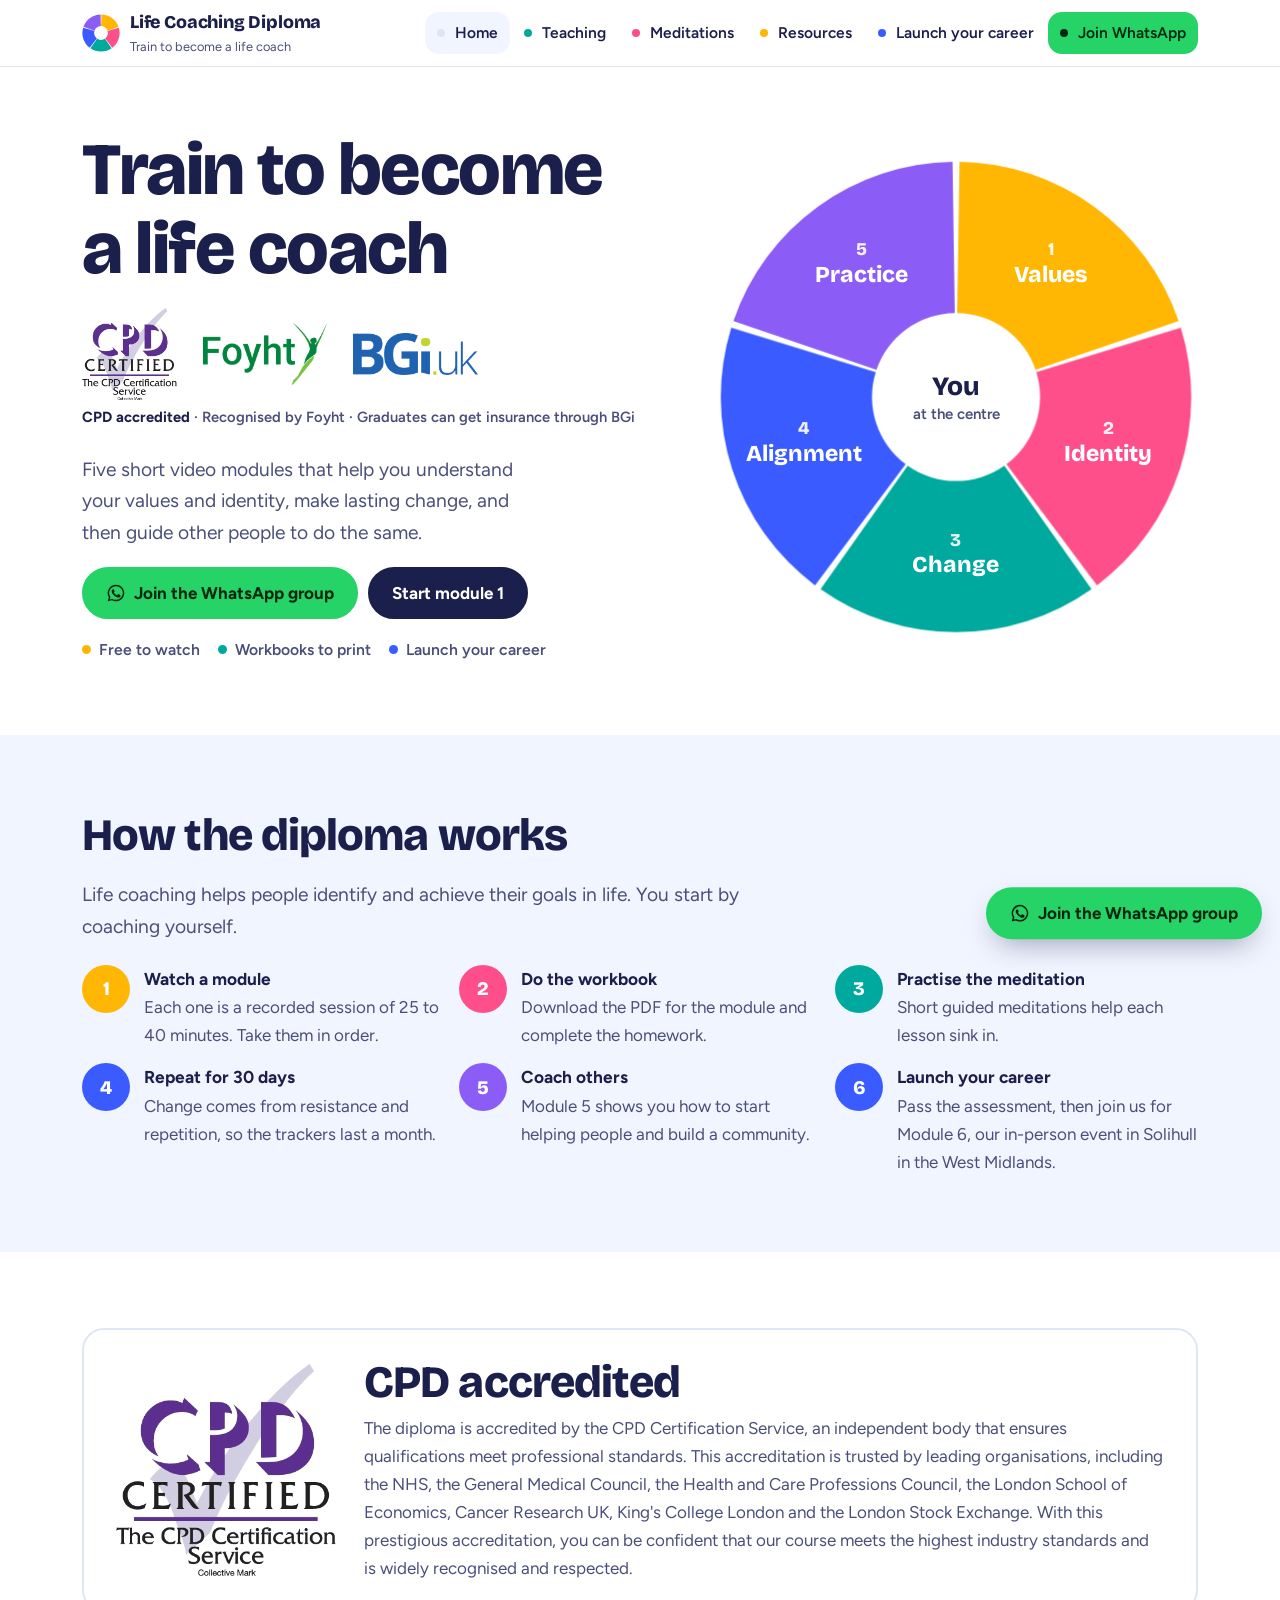
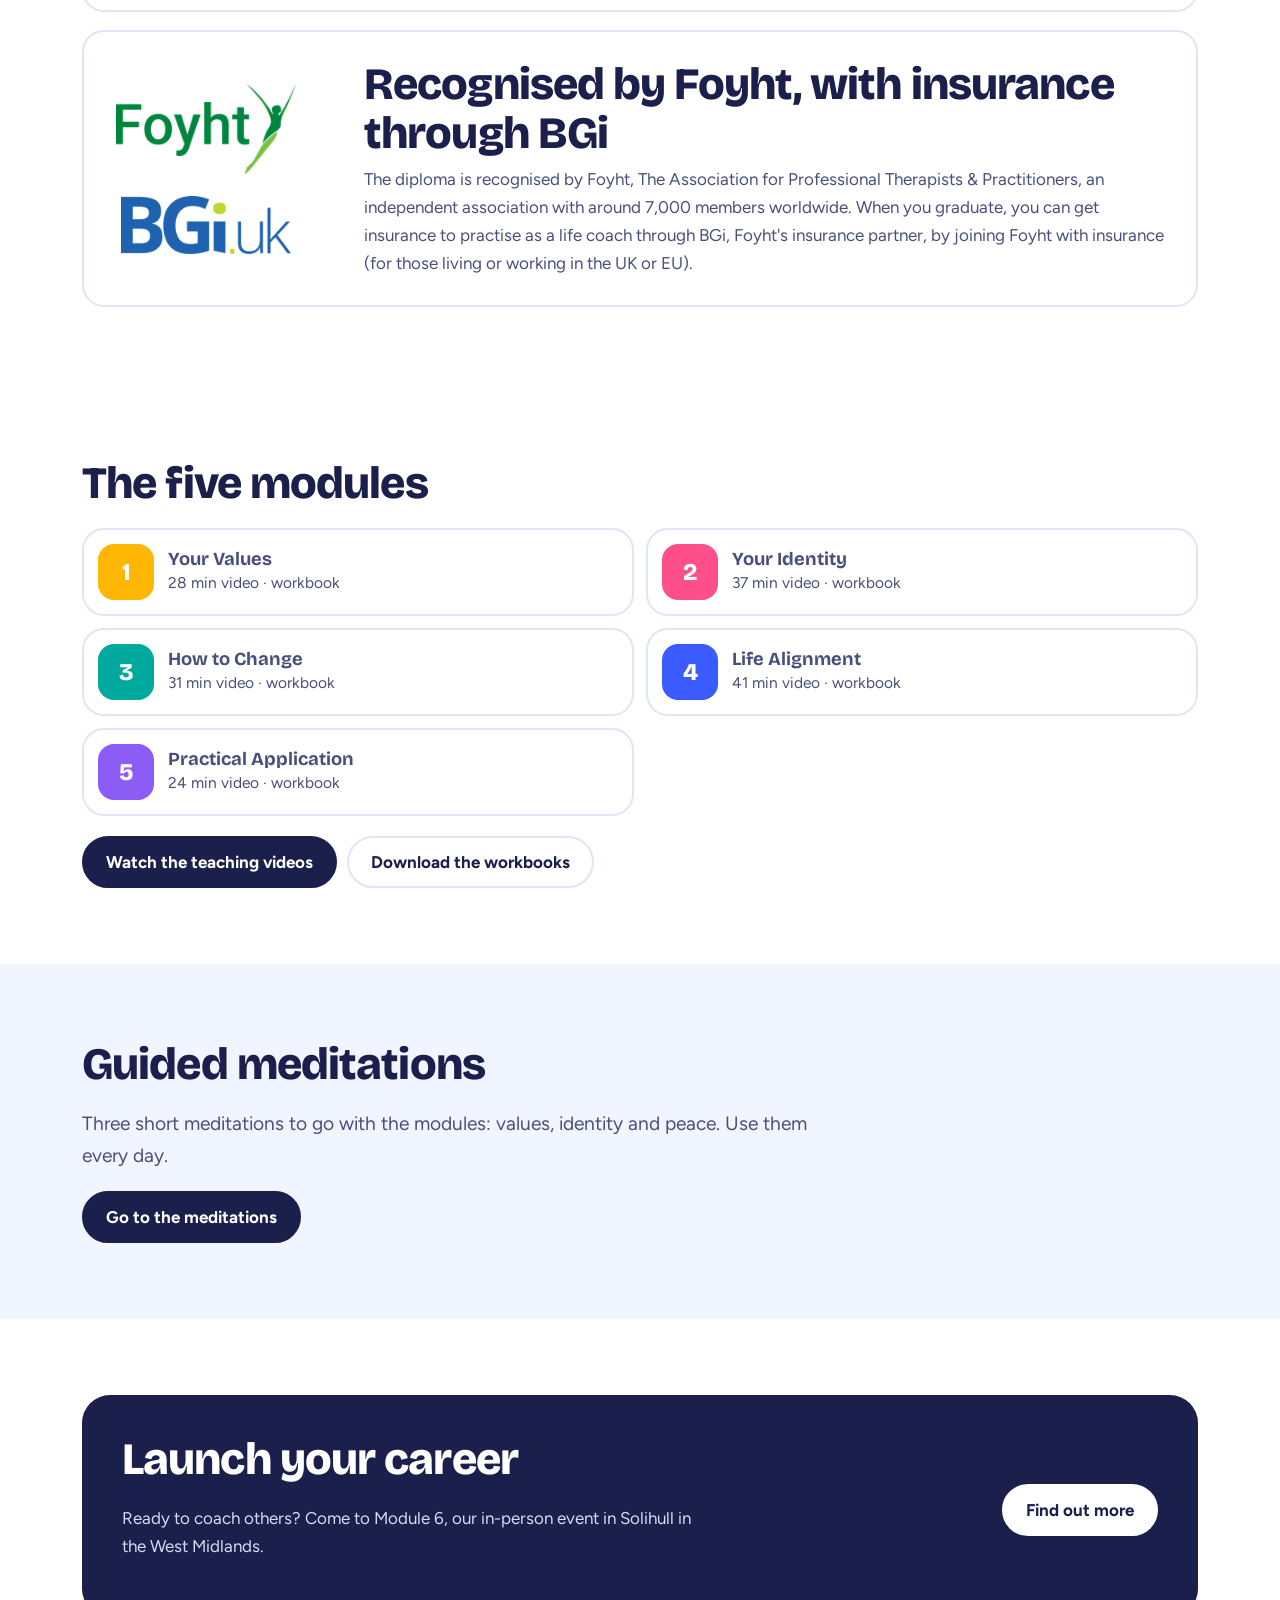
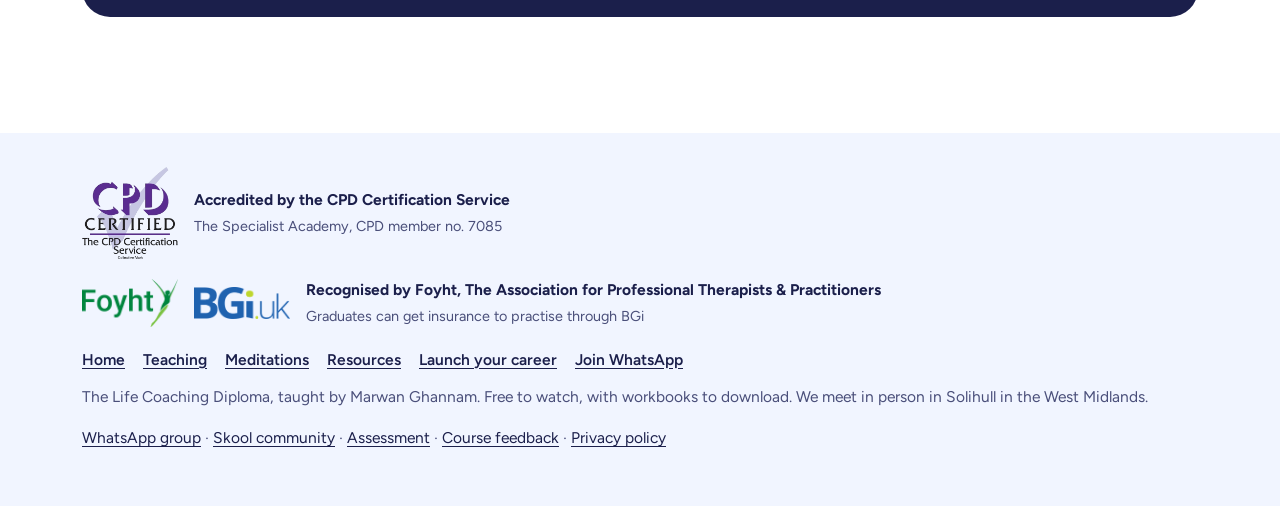
==== index.html @ a4e11e45 "Update website" ====
<!doctype html>
<html lang="en-GB">
<head>
<meta charset="utf-8">
<meta name="viewport" content="width=device-width, initial-scale=1, viewport-fit=cover">
<title>Life Coaching Diploma: train to become a life coach</title>
<meta name="description" content="A free, CPD accredited life coaching diploma in five video modules, with workbooks and guided meditations. Learn to coach yourself, then others, and launch your career.">
<link rel="canonical" href="https://lifecoachingdiploma.com">
<meta property="og:title" content="Life Coaching Diploma: train to become a life coach">
<meta property="og:description" content="A free, CPD accredited life coaching diploma in five video modules, with workbooks and guided meditations. Learn to coach yourself, then others, and launch your career.">
<meta property="og:type" content="website">
<meta property="og:url" content="https://lifecoachingdiploma.com">
<meta property="og:image" content="https://lifecoachingdiploma.com/img/og.jpg">
<meta name="theme-color" content="#ffffff">
<link rel="icon" href="/img/icon.svg" type="image/svg+xml">
<link rel="preconnect" href="https://fonts.googleapis.com">
<link rel="preconnect" href="https://fonts.gstatic.com" crossorigin>
<link href="https://fonts.googleapis.com/css2?family=Bricolage+Grotesque:opsz,wght@12..96,700;12..96,800&family=Figtree:wght@400;600;700&display=swap" rel="stylesheet">
<link rel="stylesheet" href="/css/site.css?v=c44028e5">
</head>
<body>
<a class="skip" href="#main">Skip to content</a>
<header class="site-head"><div class="wrap">
  <div class="head-in">
    <a class="brand" href="/"><svg width="38" height="38" viewBox="0 0 400 400" aria-hidden="true"><path d="M201.6,130.0 L204.6,4.1 A196,196 0 0 1 384.9,135.1 L266.1,176.8 A70,70 0 0 0 201.6,130.0Z" fill="#ffb703"/><path d="M267.1,179.9 L387.8,143.8 A196,196 0 0 1 318.9,355.8 L242.5,255.7 A70,70 0 0 0 267.1,179.9Z" fill="#ff4f8b"/><path d="M239.8,257.6 L311.5,361.2 A196,196 0 0 1 88.5,361.2 L160.2,257.6 A70,70 0 0 0 239.8,257.6Z" fill="#00a99d"/><path d="M157.5,255.7 L81.1,355.8 A196,196 0 0 1 12.2,143.8 L132.9,179.9 A70,70 0 0 0 157.5,255.7Z" fill="#3a5bff"/><path d="M133.9,176.8 L15.1,135.1 A196,196 0 0 1 195.4,4.1 L198.4,130.0 A70,70 0 0 0 133.9,176.8Z" fill="#8b5cf6"/><circle cx="200" cy="200" r="70" fill="#fff"/></svg><span><b>Life Coaching Diploma</b><small>Train to become a life coach</small></span></a>
    <button class="menu-btn" type="button" aria-expanded="false" aria-controls="site-menu" aria-label="Open menu"><span></span><span></span><span></span></button>
    <nav class="tabs" id="site-menu" aria-label="Pages"><a href="/" aria-current="page">Home</a><a href="/teaching" style="--c:var(--teal)">Teaching</a><a href="/meditations" style="--c:var(--pink)">Meditations</a><a href="/resources" style="--c:var(--sun)">Resources</a><a href="/meet" style="--c:var(--cobalt)">Launch your career</a><a href="/join" class="wa-tab">Join WhatsApp</a></nav>
  </div>
</div></header>
<main id="main">

<section class="hero"><div class="wrap hero-grid">
  <h1>Train to become a life coach</h1>
  <svg class="wheel" viewBox="0 0 400 400" role="img" aria-labelledby="wheel-t"><title id="wheel-t">The five modules of the Life Coaching Diploma, shown as a Wheel of Life</title><a href="/teaching#module-1" aria-label="Module 1: Your Values"><g class="seg"><path d="M201.0,130.0 L202.9,4.0 A196,196 0 0 1 385.5,136.7 L266.3,177.4 A70,70 0 0 0 201.0,130.0Z" fill="#ffb703"/></g><text class="num" x="279" y="82" text-anchor="middle">1</text><text class="lbl" x="279" y="104" text-anchor="middle">Values</text></a><a href="/teaching#module-2" aria-label="Module 2: Your Identity"><g class="seg"><path d="M266.9,179.3 L387.3,142.2 A196,196 0 0 1 317.5,356.9 L242.0,256.0 A70,70 0 0 0 266.9,179.3Z" fill="#ff4f8b"/></g><text class="num" x="327" y="231" text-anchor="middle">2</text><text class="lbl" x="327" y="253" text-anchor="middle">Identity</text></a><a href="/teaching#module-3" aria-label="Module 3: How to Change"><g class="seg"><path d="M240.3,257.2 L312.9,360.2 A196,196 0 0 1 87.1,360.2 L159.7,257.2 A70,70 0 0 0 240.3,257.2Z" fill="#00a99d"/></g><text class="num" x="200" y="324" text-anchor="middle">3</text><text class="lbl" x="200" y="346" text-anchor="middle">Change</text></a><a href="/teaching#module-4" aria-label="Module 4: Life Alignment"><g class="seg"><path d="M158.0,256.0 L82.5,356.9 A196,196 0 0 1 12.7,142.2 L133.1,179.3 A70,70 0 0 0 158.0,256.0Z" fill="#3a5bff"/></g><text class="num" x="73" y="231" text-anchor="middle">4</text><text class="lbl" x="73" y="253" text-anchor="middle">Alignment</text></a><a href="/teaching#module-5" aria-label="Module 5: Practical Application"><g class="seg"><path d="M133.7,177.4 L14.5,136.7 A196,196 0 0 1 197.1,4.0 L199.0,130.0 A70,70 0 0 0 133.7,177.4Z" fill="#8b5cf6"/></g><text class="num" x="121" y="82" text-anchor="middle">5</text><text class="lbl" x="121" y="104" text-anchor="middle">Practice</text></a><circle cx="200" cy="200" r="66" fill="#fff"/><text class="hub-t" x="200" y="198" text-anchor="middle">You</text><text class="hub-s" x="200" y="218" text-anchor="middle">at the centre</text></svg>
  <div class="trust"><div class="trust-logos"><img class="t-cpd" src="/img/cpd-certified.png" width="367" height="354" alt="CPD Certified: The CPD Certification Service"><img class="t-foyht" src="/img/foyht.png" width="400" height="200" alt="Foyht: The Association for Professional Therapists &amp; Practitioners"><img class="t-bgi" src="/img/bgi.png" width="420" height="142" alt="BGi insurance"></div><p class="trust-cap"><b>CPD accredited</b> · Recognised by Foyht · Graduates can get insurance through BGi</p></div>
  <div class="btns"><a class="btn wa" href="https://chat.whatsapp.com/GF4D4uIinfY1469XuMt1mN" rel="noopener"><svg width="20" height="20" viewBox="0 0 24 24" aria-hidden="true"><path fill="currentColor" d="M12 2a10 10 0 0 0-8.6 15.1L2 22l5-1.3A10 10 0 1 0 12 2Zm0 18.2a8.2 8.2 0 0 1-4.2-1.1l-.3-.2-3 .8.8-2.9-.2-.3A8.2 8.2 0 1 1 12 20.2Zm4.5-6.1c-.2-.1-1.5-.7-1.7-.8-.2-.1-.4-.1-.6.1l-.8 1c-.1.2-.3.2-.5.1a6.7 6.7 0 0 1-3.3-2.9c-.3-.4.2-.4.7-1.4.1-.2 0-.3 0-.4l-.8-1.8c-.2-.5-.4-.4-.6-.4h-.5a1 1 0 0 0-.7.3 3 3 0 0 0-.9 2.2 5.2 5.2 0 0 0 1.1 2.7 11.8 11.8 0 0 0 4.5 4c1.7.7 2.3.8 3.2.6.5-.1 1.5-.6 1.7-1.2.2-.6.2-1.1.2-1.2-.1-.1-.3-.2-.5-.3Z"/></svg>Join the WhatsApp group</a><a class="btn" href="/teaching#module-1">Start module 1</a></div>
  <p class="lead">Five short video modules that help you understand your values and identity, make lasting change, and then guide other people to do the same.</p>
  <ul class="facts"><li class="m1">Free to watch</li><li class="m3">Workbooks to print</li><li class="m4">Launch your career</li></ul>
</div></section>

<section class="alt"><div class="wrap">
  <h2>How the diploma works</h2>
  <p class="lead narrow">Life coaching helps people identify and achieve their goals in life. You start by coaching yourself.</p>
  <ol class="steps">
    <li class="m1"><div><b>Watch a module</b><span>Each one is a recorded session of 25 to 40 minutes. Take them in order.</span></div></li>
    <li class="m2"><div><b>Do the workbook</b><span>Download the PDF for the module and complete the homework.</span></div></li>
    <li class="m3"><div><b>Practise the meditation</b><span>Short guided meditations help each lesson sink in.</span></div></li>
    <li class="m4"><div><b>Repeat for 30 days</b><span>Change comes from resistance and repetition, so the trackers last a month.</span></div></li>
    <li class="m5"><div><b>Coach others</b><span>Module 5 shows you how to start helping people and build a community.</span></div></li>
    <li class="m4"><div><b>Launch your career</b><span>Pass the assessment, then join us for Module 6, our in-person event in Solihull in the West Midlands.</span></div></li>
  </ol>
</div></section>

<section><div class="wrap">
  <div class="cpd-block"><img src="/img/cpd-certified.png" width="220" height="212" alt="CPD Certified: The CPD Certification Service" loading="lazy"><div><h2>CPD accredited</h2><p>The diploma is accredited by the CPD Certification Service, an independent body that ensures qualifications meet professional standards. This accreditation is trusted by leading organisations, including the NHS, the General Medical Council, the Health and Care Professions Council, the London School of Economics, Cancer Research UK, King&#x27;s College London and the London Stock Exchange. With this prestigious accreditation, you can be confident that our course meets the highest industry standards and is widely recognised and respected.</p></div></div>
  <div class="cpd-block recog-block"><div class="recog-logos"><a href="https://foyht.org/#membership" rel="noopener"><img src="/img/foyht.png" width="400" height="200" alt="Foyht: The Association for Professional Therapists &amp; Practitioners" loading="lazy"></a><a href="https://bgi.uk" rel="noopener"><img src="/img/bgi.png" width="420" height="142" alt="BGi insurance" loading="lazy"></a></div><div><h2>Recognised by Foyht, with insurance through BGi</h2><p>The diploma is recognised by Foyht, The Association for Professional Therapists &amp; Practitioners, an independent association with around 7,000 members worldwide. When you graduate, you can get insurance to practise as a life coach through BGi, Foyht&#x27;s insurance partner, by joining Foyht with insurance (for those living or working in the UK or EU).</p></div></div>
</div></section>

<section><div class="wrap">
  <h2>The five modules</h2>
  <div class="mods"><a class="mod-link m1" href="/teaching#module-1"><span class="n">1</span><span><b>Your Values</b><span>28 min video · workbook</span></span></a><a class="mod-link m2" href="/teaching#module-2"><span class="n">2</span><span><b>Your Identity</b><span>37 min video · workbook</span></span></a><a class="mod-link m3" href="/teaching#module-3"><span class="n">3</span><span><b>How to Change</b><span>31 min video · workbook</span></span></a><a class="mod-link m4" href="/teaching#module-4"><span class="n">4</span><span><b>Life Alignment</b><span>41 min video · workbook</span></span></a><a class="mod-link m5" href="/teaching#module-5"><span class="n">5</span><span><b>Practical Application</b><span>24 min video · workbook</span></span></a></div>
  <div class="btns" style="margin-top:20px"><a class="btn" href="/teaching">Watch the teaching videos</a><a class="btn ghost" href="/resources">Download the workbooks</a></div>
</div></section>

<section class="alt"><div class="wrap">
  <h2>Guided meditations</h2>
  <p class="lead narrow">Three short meditations to go with the modules: values, identity and peace. Use them every day.</p>
  <div class="btns"><a class="btn" href="/meditations">Go to the meditations</a></div>
</div></section>

<section><div class="wrap">
  <div class="band">
    <div><h2>Launch your career</h2><p>Ready to coach others? Come to Module 6, our in-person event in Solihull in the West Midlands.</p></div>
    <div class="btns"><a class="btn wa" href="/meet" style="background:#fff;border-color:#fff;color:var(--ink)">Find out more</a></div>
  </div>
</div></section>

</main>
<footer class="site-foot"><div class="wrap">
  <div class="foot-cpd"><img src="/img/cpd-certified.png" width="96" height="93" alt="CPD Certified: The CPD Certification Service" loading="lazy"><span><b>Accredited by the CPD Certification Service</b><small>The Specialist Academy, CPD member no. 7085</small></span></div>
  <div class="foot-cpd foot-recog"><a href="https://foyht.org/#membership" rel="noopener"><img src="/img/foyht.png" width="96" height="48" alt="Foyht: The Association for Professional Therapists &amp; Practitioners" loading="lazy"></a><a href="https://bgi.uk" rel="noopener"><img src="/img/bgi.png" width="96" height="32" alt="BGi insurance" loading="lazy"></a><span><b>Recognised by Foyht, The Association for Professional Therapists &amp; Practitioners</b><small>Graduates can get insurance to practise through BGi</small></span></div>
  <nav aria-label="Footer"><a href="/">Home</a><a href="/teaching">Teaching</a><a href="/meditations">Meditations</a><a href="/resources">Resources</a><a href="/meet">Launch your career</a><a href="/join">Join WhatsApp</a></nav>
  <p>The Life Coaching Diploma, taught by Marwan Ghannam. Free to watch, with workbooks to download. We meet in person in Solihull in the West Midlands.</p>
  <p><a href="https://chat.whatsapp.com/GF4D4uIinfY1469XuMt1mN" rel="noopener">WhatsApp group</a> · <a href="https://www.skool.com/life-coaching-8785/about" rel="noopener">Skool community</a> · <a href="/exam">Assessment</a> · <a href="/feedback">Course feedback</a> · <a href="/privacy">Privacy policy</a></p>
</div></footer>

<div class="join-bar"><a class="btn wa" href="https://chat.whatsapp.com/GF4D4uIinfY1469XuMt1mN" rel="noopener"><svg width="20" height="20" viewBox="0 0 24 24" aria-hidden="true"><path fill="currentColor" d="M12 2a10 10 0 0 0-8.6 15.1L2 22l5-1.3A10 10 0 1 0 12 2Zm0 18.2a8.2 8.2 0 0 1-4.2-1.1l-.3-.2-3 .8.8-2.9-.2-.3A8.2 8.2 0 1 1 12 20.2Zm4.5-6.1c-.2-.1-1.5-.7-1.7-.8-.2-.1-.4-.1-.6.1l-.8 1c-.1.2-.3.2-.5.1a6.7 6.7 0 0 1-3.3-2.9c-.3-.4.2-.4.7-1.4.1-.2 0-.3 0-.4l-.8-1.8c-.2-.5-.4-.4-.6-.4h-.5a1 1 0 0 0-.7.3 3 3 0 0 0-.9 2.2 5.2 5.2 0 0 0 1.1 2.7 11.8 11.8 0 0 0 4.5 4c1.7.7 2.3.8 3.2.6.5-.1 1.5-.6 1.7-1.2.2-.6.2-1.1.2-1.2-.1-.1-.3-.2-.5-.3Z"/></svg>Join the WhatsApp group</a></div>
<script src="/js/site.js?v=fd61c135" defer></script>
</body>
</html>
---- css/site.css ----
/* Life Coaching Diploma: bright, friendly, mobile first.
   Colours come from the Wheel of Life in the hero: one colour per module. */
:root {
  --ink: #1b1f4b;          /* text and dark surfaces */
  --ink-soft: #4a4f7a;     /* secondary text */
  --paper: #ffffff;
  --sky: #f1f5ff;          /* alternate section background */
  --line: #dfe5f7;
  --sun: #ffb703;          /* module 1: values */
  --pink: #ff4f8b;         /* module 2: identity */
  --teal: #00a99d;         /* module 3: change */
  --cobalt: #3a5bff;       /* module 4: alignment */
  --violet: #8b5cf6;       /* module 5: practical application */
  --wa: #25d366;
  --radius: 22px;
  --font-display: "Bricolage Grotesque", "Segoe UI", system-ui, sans-serif;
  --font-body: "Figtree", "Segoe UI", system-ui, sans-serif;
  color-scheme: light;
}
.m1 { --c: var(--sun); --c-ink: #7a5200; } .m2 { --c: var(--pink); --c-ink: #b0174f; } .m3 { --c: var(--teal); --c-ink: #006b63; }
.m4 { --c: var(--cobalt); --c-ink: #2238c4; } .m5 { --c: var(--violet); --c-ink: #5b2fc9; }

*, *::before, *::after { box-sizing: border-box; }
html { -webkit-text-size-adjust: 100%; scroll-behavior: smooth; scroll-padding-top: 84px; }
body { margin: 0; background: var(--paper); color: var(--ink); font: 400 1.0625rem/1.65 var(--font-body); }
img, svg, iframe { display: block; max-width: 100%; }
img { height: auto; }
a { color: var(--cobalt); text-underline-offset: 3px; }
a:hover { color: var(--ink); }
:focus-visible { outline: 3px solid var(--cobalt); outline-offset: 3px; border-radius: 6px; }
h1, h2, h3 { font-family: var(--font-display); line-height: 1.08; margin: 0 0 .45em; letter-spacing: -.02em; }
h1 { font-size: clamp(2.5rem, 1.6rem + 4.6vw, 4.6rem); font-weight: 800; }
h2 { font-size: clamp(1.8rem, 1.3rem + 2.4vw, 2.8rem); font-weight: 800; }
h3 { font-size: 1.3rem; font-weight: 700; }
p { margin: 0 0 1em; }
.wrap { width: 100%; max-width: 72rem; margin: 0 auto; padding: 0 max(18px, env(safe-area-inset-left)) 0 max(18px, env(safe-area-inset-right)); }
.narrow { max-width: 46rem; }
.lead { font-size: 1.2rem; color: var(--ink-soft); }
.muted { color: var(--ink-soft); }
.skip { position: absolute; left: -999px; top: 8px; background: var(--ink); color: #fff; padding: 10px 16px; border-radius: 10px; z-index: 99; }
.skip:focus { left: 12px; }
section { padding: 56px 0; }
section.alt { background: var(--sky); }

/* ---------- header */
.site-head { position: sticky; top: 0; z-index: 20; background: rgba(255,255,255,.94); backdrop-filter: saturate(1.4) blur(10px); border-bottom: 1px solid var(--line); }
.head-in { display: flex; align-items: center; gap: 12px; min-height: 66px; }
.brand { display: flex; align-items: center; gap: 10px; color: var(--ink); text-decoration: none; margin-right: auto; }
.brand b { font: 800 1.12rem/1.1 var(--font-display); letter-spacing: -.01em; }
.brand small { display: block; font-size: .8rem; color: var(--ink-soft); }
.menu-btn { width: 48px; height: 48px; border-radius: 14px; border: 2px solid var(--line); background: #fff; display: grid; place-content: center; gap: 5px; cursor: pointer; }
.menu-btn span { display: block; width: 22px; height: 2.5px; border-radius: 2px; background: var(--ink); transition: transform .2s, opacity .2s; }
.site-head.open .menu-btn span:nth-child(1) { transform: translateY(7.5px) rotate(45deg); }
.site-head.open .menu-btn span:nth-child(2) { opacity: 0; }
.site-head.open .menu-btn span:nth-child(3) { transform: translateY(-7.5px) rotate(-45deg); }
.tabs { display: none; }
.site-head.open .tabs { display: grid; gap: 4px; padding: 6px 0 16px; }
.tabs a { display: flex; align-items: center; gap: 10px; min-height: 48px; padding: 0 14px; border-radius: 14px; color: var(--ink); text-decoration: none; font-weight: 600; }
.tabs a::before { content: ""; width: 10px; height: 10px; border-radius: 50%; background: var(--c, var(--line)); }
.tabs a[aria-current="page"] { background: var(--sky); }
.tabs a.wa-tab { background: var(--wa); color: #06270f; }
.tabs a.wa-tab::before { background: #06270f; }

/* ---------- buttons */
.btns { display: flex; flex-wrap: wrap; gap: 10px; margin-top: 8px; }
.btn { display: inline-flex; align-items: center; justify-content: center; gap: 8px; min-height: 52px; padding: 0 22px; border-radius: 999px; background: var(--ink); color: #fff; font-weight: 700; text-decoration: none; border: 2px solid var(--ink); }
.btn:hover { background: var(--cobalt); border-color: var(--cobalt); color: #fff; }
.btn.ghost { background: #fff; color: var(--ink); border-color: var(--line); }
.btn.ghost:hover { border-color: var(--ink); color: var(--ink); }
.btn.wa { background: var(--wa); border-color: var(--wa); color: #06270f; }
.btn.wa:hover { background: #1fb457; border-color: #1fb457; color: #06270f; }
.btn svg { flex: none; }

/* ---------- hero with the wheel of life */
.hero { padding: 18px 0 44px; overflow: hidden; }
/* Phone order: title, wheel, WhatsApp, Start module 1, then the text, so the wheel and both buttons show without scrolling */
.hero-grid { display: grid; gap: 16px; }
.hero h1 { max-width: 12ch; margin: 0; }
.hero .lead { max-width: 36ch; margin: 8px 0 0; }
.hero .btns { flex-direction: column; margin: 0; }
.hero .btns .btn { width: 100%; }
.hero .facts { margin-top: 0; }
@media (max-width: 47.99rem) { .hero .wheel { width: min(100%, 300px, 36svh); } }
.hero .cpd-badge img { width: min(96px, 12svh); }
.wheel { width: min(100%, 300px, 42svh); margin: 0 auto; }
.wheel a { outline: none; }
.wheel .seg path { transition: transform .25s ease; transform-origin: 200px 200px; }
.wheel a:focus-visible .seg path, .wheel a:hover .seg path { transform: scale(1.04); }
.wheel text { font-family: var(--font-display); font-weight: 800; fill: #fff; pointer-events: none; }
.wheel .num { font-size: 15px; opacity: .9; }
.wheel .lbl { font-size: 19px; }
.wheel .hub-t { fill: var(--ink); font-size: 22px; }
.wheel .hub-s { fill: var(--ink-soft); font-family: var(--font-body); font-weight: 600; font-size: 12.5px; }
@media (prefers-reduced-motion: no-preference) {
  .wheel .seg { animation: segIn .6s cubic-bezier(.2,.8,.3,1.2) both; transform-origin: 200px 200px; }
  .wheel a:nth-of-type(2) .seg, .wheel .sl:nth-of-type(2) .seg { animation-delay: .1s; } .wheel a:nth-of-type(3) .seg, .wheel .sl:nth-of-type(3) .seg { animation-delay: .2s; }
  .wheel a:nth-of-type(4) .seg, .wheel .sl:nth-of-type(4) .seg { animation-delay: .3s; } .wheel a:nth-of-type(5) .seg, .wheel .sl:nth-of-type(5) .seg { animation-delay: .4s; }
  @keyframes segIn { from { transform: scale(.4) rotate(-20deg); opacity: 0; } to { transform: none; opacity: 1; } }
}
.facts { display: flex; flex-wrap: wrap; gap: 8px 18px; margin: 18px 0 0; padding: 0; list-style: none; color: var(--ink-soft); font-weight: 600; font-size: .98rem; }
.facts li { display: flex; align-items: center; gap: 8px; }
.facts li::before { content: ""; width: 9px; height: 9px; border-radius: 50%; background: var(--c); }

/* ---------- steps (a real sequence) */
.steps { list-style: none; padding: 0; margin: 22px 0 0; display: grid; gap: 14px; counter-reset: s; }
.steps li { counter-increment: s; display: grid; grid-template-columns: 48px 1fr; gap: 14px; align-items: start; }
.steps li::before { content: counter(s); width: 48px; height: 48px; border-radius: 50%; display: grid; place-content: center; font: 800 1.2rem var(--font-display); color: #fff; background: var(--c, var(--ink)); }
.steps b { display: block; font-size: 1.08rem; }
.steps span { color: var(--ink-soft); }

/* ---------- module list on the home page */
.mods { display: grid; gap: 12px; margin-top: 20px; }
.mod-link { display: grid; grid-template-columns: 56px 1fr; gap: 14px; align-items: center; padding: 14px; border-radius: var(--radius); background: #fff; border: 2px solid var(--line); color: var(--ink); text-decoration: none; }
.mod-link:hover { border-color: var(--c); color: var(--ink); }
.mod-link .n { width: 56px; height: 56px; border-radius: 16px; background: var(--c); color: #fff; display: grid; place-content: center; font: 800 1.5rem var(--font-display); }
.mod-link b { display: block; font: 700 1.15rem/1.2 var(--font-display); }
.mod-link span { color: var(--ink-soft); font-size: .97rem; }

/* ---------- videos */
.vid { position: relative; aspect-ratio: 16/9; background: var(--ink); overflow: hidden; }
.vid img { width: 100%; height: 100%; object-fit: cover; }
.vid button { position: absolute; inset: 0; border: 0; background: linear-gradient(180deg, transparent 50%, rgba(27,31,75,.35)); cursor: pointer; display: grid; place-content: center; }
.vid button span { width: 72px; height: 72px; border-radius: 50%; background: #fff; display: grid; place-content: center; box-shadow: 0 10px 30px rgba(27,31,75,.35); transition: transform .2s; }
@media (hover: hover) { .vid button:hover span { transform: scale(1.08); } }
.vid iframe { position: absolute; inset: 0; width: 100%; height: 100%; border: 0; }
.vcards { display: grid; gap: 22px; margin-top: 18px; }
.vcard { border-radius: var(--radius); overflow: hidden; background: #fff; border: 2px solid var(--line); scroll-margin-top: 84px; }
.vcard .top { height: 8px; background: var(--c, var(--ink)); }
.vcard .in { padding: 18px 18px 20px; }
.vcard .meta { display: flex; flex-wrap: wrap; justify-content: space-between; gap: 6px 12px; font-weight: 700; font-size: .95rem; color: var(--c-ink, var(--ink-soft)); margin-bottom: 4px; }
.vcard .meta span { color: var(--ink-soft); font-weight: 600; }
.vcard h3 { font-size: 1.5rem; }
.vcard ul { margin: .4em 0 1em; padding-left: 1.2em; }
.vcard li { margin-bottom: .35em; }
.vcard .pdf { display: inline-flex; align-items: center; gap: 8px; font-weight: 700; color: var(--c-ink, var(--ink)); }

/* ---------- resources */
.res { display: grid; gap: 16px; margin-top: 18px; }
.res-card { display: grid; grid-template-columns: 84px 1fr; gap: 16px; padding: 16px; border-radius: var(--radius); background: #fff; border: 2px solid var(--line); }
.res-card .cover { width: 84px; aspect-ratio: 210/297; border-radius: 8px; background: var(--c, var(--ink)); color: #fff; padding: 8px; display: flex; flex-direction: column; justify-content: space-between; font: 800 .78rem/1.1 var(--font-display); box-shadow: 4px 4px 0 var(--ink); }
.res-card .cover i { font-style: normal; font-size: 1.6rem; }
.res-card h3 { font-size: 1.15rem; margin-bottom: .25em; }
.res-card p { color: var(--ink-soft); font-size: .97rem; margin-bottom: .6em; }
.res-card .links { display: flex; flex-wrap: wrap; gap: 6px 16px; font-weight: 700; }

/* ---------- meet us + form */
.place { display: grid; gap: 14px; margin: 18px 0 24px; }
.place .panel { padding: 18px; border-radius: var(--radius); background: #fff; border: 2px solid var(--line); }
.form-frame { border-radius: var(--radius); overflow: hidden; border: 2px solid var(--line); background: #fff; }
.form-frame iframe { width: 100%; height: 1650px; border: 0; }
.exam-frame iframe { height: 9800px; }
.feedback-frame iframe { height: 3600px; }

/* ---------- join */
.join-card { text-align: center; padding: 28px 18px; border-radius: 28px; background: #fff; border: 2px solid var(--line); }
.join-card .qr { width: 220px; margin: 18px auto 8px; padding: 10px; border-radius: 16px; background: #fff; border: 2px solid var(--line); }
.check { list-style: none; padding: 0; margin: 18px auto 0; max-width: 30rem; text-align: left; display: grid; gap: 10px; }
.check li { display: grid; grid-template-columns: 26px 1fr; gap: 10px; }
.check li::before { content: "✓"; width: 26px; height: 26px; border-radius: 50%; background: var(--wa); color: #06270f; display: grid; place-content: center; font-weight: 800; font-size: .85rem; }

/* ---------- quotes */
.quotes { display: grid; gap: 14px; margin-top: 18px; }
.quote { margin: 0; padding: 18px; border-radius: var(--radius); background: #fff; border-left: 6px solid var(--c); }
.quote p { font-size: 1.05rem; margin-bottom: .5em; }
.quote figcaption { font-weight: 700; color: var(--c-ink); }

/* ---------- hidden /free landing page */
.page-hero.free { padding-top: 22px; text-align: center; }
.page-hero.free h1 { margin-inline: auto; }
.page-hero.free .lead { margin: 18px auto 0; max-width: 34rem; }
.free-video { margin: 18px 0; border-radius: var(--radius); overflow: hidden; border: 2px solid var(--line); }
.vid-slot { aspect-ratio: 16/9; display: grid; place-content: center; justify-items: center; gap: 10px; background: linear-gradient(135deg, #fff6dc, #ffe8f0 35%, #e0f6f4 70%, #e8edff); color: var(--ink-soft); font-weight: 700; }
.free-btns { justify-content: center; }
.free-btns .btn { width: 100%; max-width: 26rem; min-height: 58px; font-size: 1.08rem; }

/* ---------- home page (/): one WhatsApp button, first thing on screen */
.gate { padding: max(16px, env(safe-area-inset-top)) 0 40px; text-align: center; }
.gate-btn { width: 100%; max-width: 32rem; min-height: 62px; font-size: 1.12rem; }
.gate-brand { display: flex; align-items: center; justify-content: center; gap: 10px; margin-top: 22px; font: 800 1.15rem var(--font-display); }
.gate h1 { margin: 14px auto 0; max-width: 14ch; font-size: clamp(2rem, 1.5rem + 2.5vw, 3.2rem); line-height: 1.05; }
.gate .lead { margin: 16px auto 0; max-width: 34rem; }
.gate .muted { margin: 10px auto 0; }
.gate-btn-end { margin-top: 26px; }
.gate h1:first-child { margin-top: 6px; }
.gate h1 + .gate-btn { margin-top: 16px; }
.gate-btn { text-align: center; line-height: 1.25; padding-block: 10px; }
.gate .wheel { display: block; width: min(100%, 320px, 37svh); margin: 12px auto 0; }

/* ---------- CPD accreditation */
.cpd-badge { display: flex; align-items: center; gap: 16px; margin: 0; font-weight: 700; font-size: 1.08rem; color: var(--ink); line-height: 1.3; }
.cpd-badge img { width: 104px; height: auto; flex: none; }
.page-hero .cpd-badge { margin-top: 14px; }
.cpd-block { display: grid; gap: 14px; justify-items: center; text-align: center; padding: 24px 20px; border: 2px solid var(--line); border-radius: var(--radius); background: #fff; }
.cpd-block img { width: 190px; height: auto; }
.cpd-block h2 { margin: 0 0 8px; }
.cpd-block p { margin: 0; color: var(--ink-soft); }
.gate .cpd-block, .free .cpd-block { margin-top: 26px; }
.gate .cpd-badge { flex-direction: column; justify-content: center; gap: 4px; margin-top: 12px; text-align: center; }
.gate .cpd-badge img { width: min(130px, 17svh); }
.free .cpd-block { margin-bottom: 18px; }
.foot-cpd { display: flex; align-items: center; gap: 16px; margin-bottom: 18px; }
.foot-cpd img { width: 96px; height: auto; flex: none; }
.foot-cpd b { display: block; color: var(--ink); }
.foot-cpd small { font-size: .9rem; }
@media (min-width: 48rem) {
  .cpd-block { grid-template-columns: 220px 1fr; justify-items: start; text-align: left; align-items: center; gap: 28px; padding: 28px 32px; }
  .cpd-block img { width: 220px; }
  .recog-block { grid-template-columns: 220px 1fr; }
  .recog-logos { flex-direction: column; gap: 16px; }
  .recog-block .recog-logos img { width: 180px; height: auto; }
  .recog-block .recog-logos a + a img { width: 170px; }
}

/* ---------- trust strip: CPD, Foyht and BGi logos (kept above the fold on phones and laptops) */
.trust { margin: 0; }
.trust-logos { display: flex; align-items: center; gap: 18px; flex-wrap: nowrap; }
.trust-logos img { width: auto; flex: none; }
.t-cpd { height: min(68px, 9.5svh); }
.t-foyht { height: min(50px, 7svh); }
.t-bgi { height: min(34px, 4.8svh); }
.trust-cap { margin: 8px 0 0; font-size: .92rem; font-weight: 600; color: var(--ink-soft); line-height: 1.35; }
.trust-cap b { color: var(--ink); }
.gate .trust { margin-top: 14px; }
.gate .trust-logos { justify-content: center; }
.gate .t-cpd { height: min(88px, 12svh); }
.gate .t-foyht { height: min(56px, 7.5svh); }
.gate .t-bgi { height: min(38px, 5.2svh); }
.page-hero .trust { margin-top: 14px; }
.recog-block { margin-top: 18px; }
.recog-logos { display: flex; flex-wrap: wrap; align-items: center; justify-content: center; gap: 22px; }
.recog-logos img { height: 72px; width: auto; }
.recog-logos a + a img { height: 50px; }
.foot-recog a { flex: none; display: block; }
.foot-recog { flex-wrap: wrap; }
.foot-recog img { width: 96px; }
@media (max-width: 47.99rem) { .foot-recog span { flex-basis: 100%; } }

/* ---------- privacy policy and other long text */
.prose h2 { font-size: 1.35rem; margin: 30px 0 8px; }
.prose ul { padding-left: 1.2em; }
.prose li { margin-bottom: 8px; }
.prose p, .prose li { color: var(--ink-soft); }
.prose b { color: var(--ink); }
.small-note { font-size: .92rem; }

/* ---------- band + footer */
.band { background: var(--ink); color: #fff; border-radius: 28px; padding: 28px 22px; }
.band h2 { color: #fff; }
.band p { color: #d6daf5; }
.band .btn.ghost { background: transparent; color: #fff; border-color: rgba(255,255,255,.4); }
.page-hero { padding: 38px 0 8px; }
.page-hero p { max-width: 40rem; }
.site-foot { margin-top: 40px; padding: 34px 0 110px; background: var(--sky); color: var(--ink-soft); font-size: .97rem; }
.site-foot nav { display: flex; flex-wrap: wrap; gap: 6px 18px; margin-bottom: 12px; font-weight: 600; }
.site-foot a { color: var(--ink); }
.join-bar { position: fixed; left: 0; right: 0; bottom: 0; z-index: 15; padding: 10px max(14px, env(safe-area-inset-left)) calc(10px + env(safe-area-inset-bottom)); background: linear-gradient(180deg, rgba(255,255,255,0), #fff 35%); transition: transform .25s; }
.join-bar .btn { width: 100%; }
.join-bar.hide { transform: translateY(110%); }

/* ---------- larger screens */
@media (min-width: 40rem) {
  .res { grid-template-columns: 1fr 1fr; }
  .quotes { grid-template-columns: 1fr 1fr; }
  .place { grid-template-columns: 1fr 1fr; }
  .join-bar { left: auto; right: 18px; bottom: 18px; padding: 0; background: none; }
  .wheel { width: min(100%, 380px); }
  .hero .btns { flex-direction: row; }
  .hero .btns .btn { width: auto; }
  .join-bar .btn { width: auto; box-shadow: 0 12px 30px -10px rgba(27,31,75,.45); }
  .site-foot { padding-bottom: 40px; }
}
@media (min-width: 48rem) {
  section { padding: 76px 0; }
  .mods { grid-template-columns: 1fr 1fr; }
  .vcards.two { grid-template-columns: 1fr 1fr; }
  .band { padding: 40px; display: flex; gap: 24px; align-items: center; justify-content: space-between; }
  .band > div { max-width: 36rem; }
  .form-frame iframe { height: 1500px; }
  .exam-frame iframe { height: 8600px; }
  .feedback-frame iframe { height: 3200px; }
}
@media (min-width: 64rem) {
  .menu-btn { display: none; }
  .tabs, .site-head.open .tabs { display: flex; gap: 2px; padding: 0; }
  .tabs a { min-height: 42px; padding: 0 12px; font-size: .97rem; }
  .tabs a::before { width: 8px; height: 8px; }
  .head-in { flex-wrap: nowrap; }
  .hero { padding: 64px 0 72px; }
  .hero-grid { grid-template-columns: 1.1fr .9fr; grid-template-areas: "title wheel" "cpd wheel" "lead wheel" "btns wheel" "facts wheel"; column-gap: 40px; row-gap: 18px; align-content: center; }
  .hero h1 { grid-area: title; align-self: end; }
  .hero .lead { grid-area: lead; }
  .hero .btns { grid-area: btns; }
  .hero .facts { grid-area: facts; align-self: start; }
  .hero .trust { grid-area: cpd; align-self: start; }
  .hero .t-cpd { height: 92px; } .hero .t-foyht { height: 62px; } .hero .t-bgi { height: 42px; }
  .hero .trust-logos { gap: 26px; }
  .wheel { grid-area: wheel; align-self: center; width: 100%; max-width: 480px; }
  .vcard.wide { display: grid; grid-template-columns: 1.15fr 1fr; }
  .vcard.wide .vid { height: 100%; aspect-ratio: auto; min-height: 300px; }
  .vcard.wide .top { display: none; }
  .vcard.wide { border-top: 8px solid var(--c); }
  .res { grid-template-columns: repeat(3, 1fr); }
  .steps { grid-template-columns: repeat(3, 1fr); }
}
@media (prefers-reduced-motion: reduce) { html { scroll-behavior: auto; } * { transition: none !important; } }
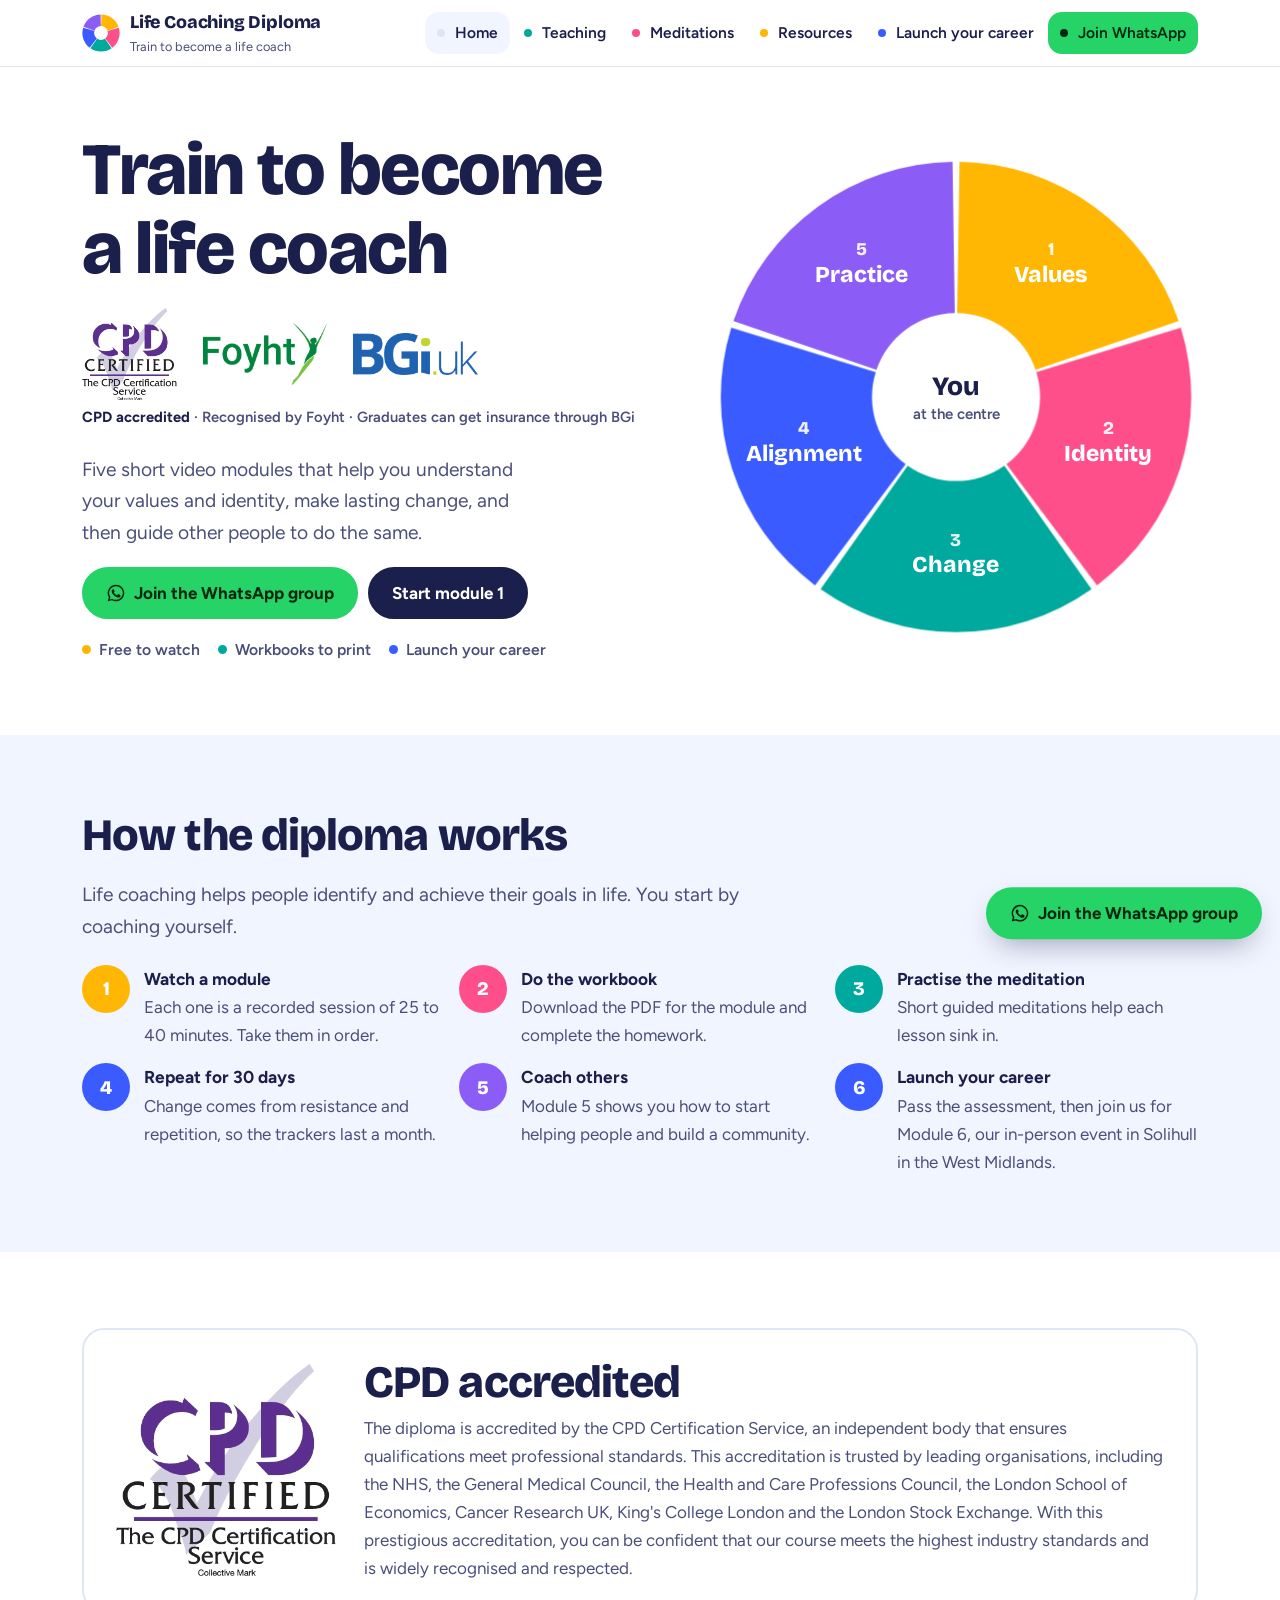
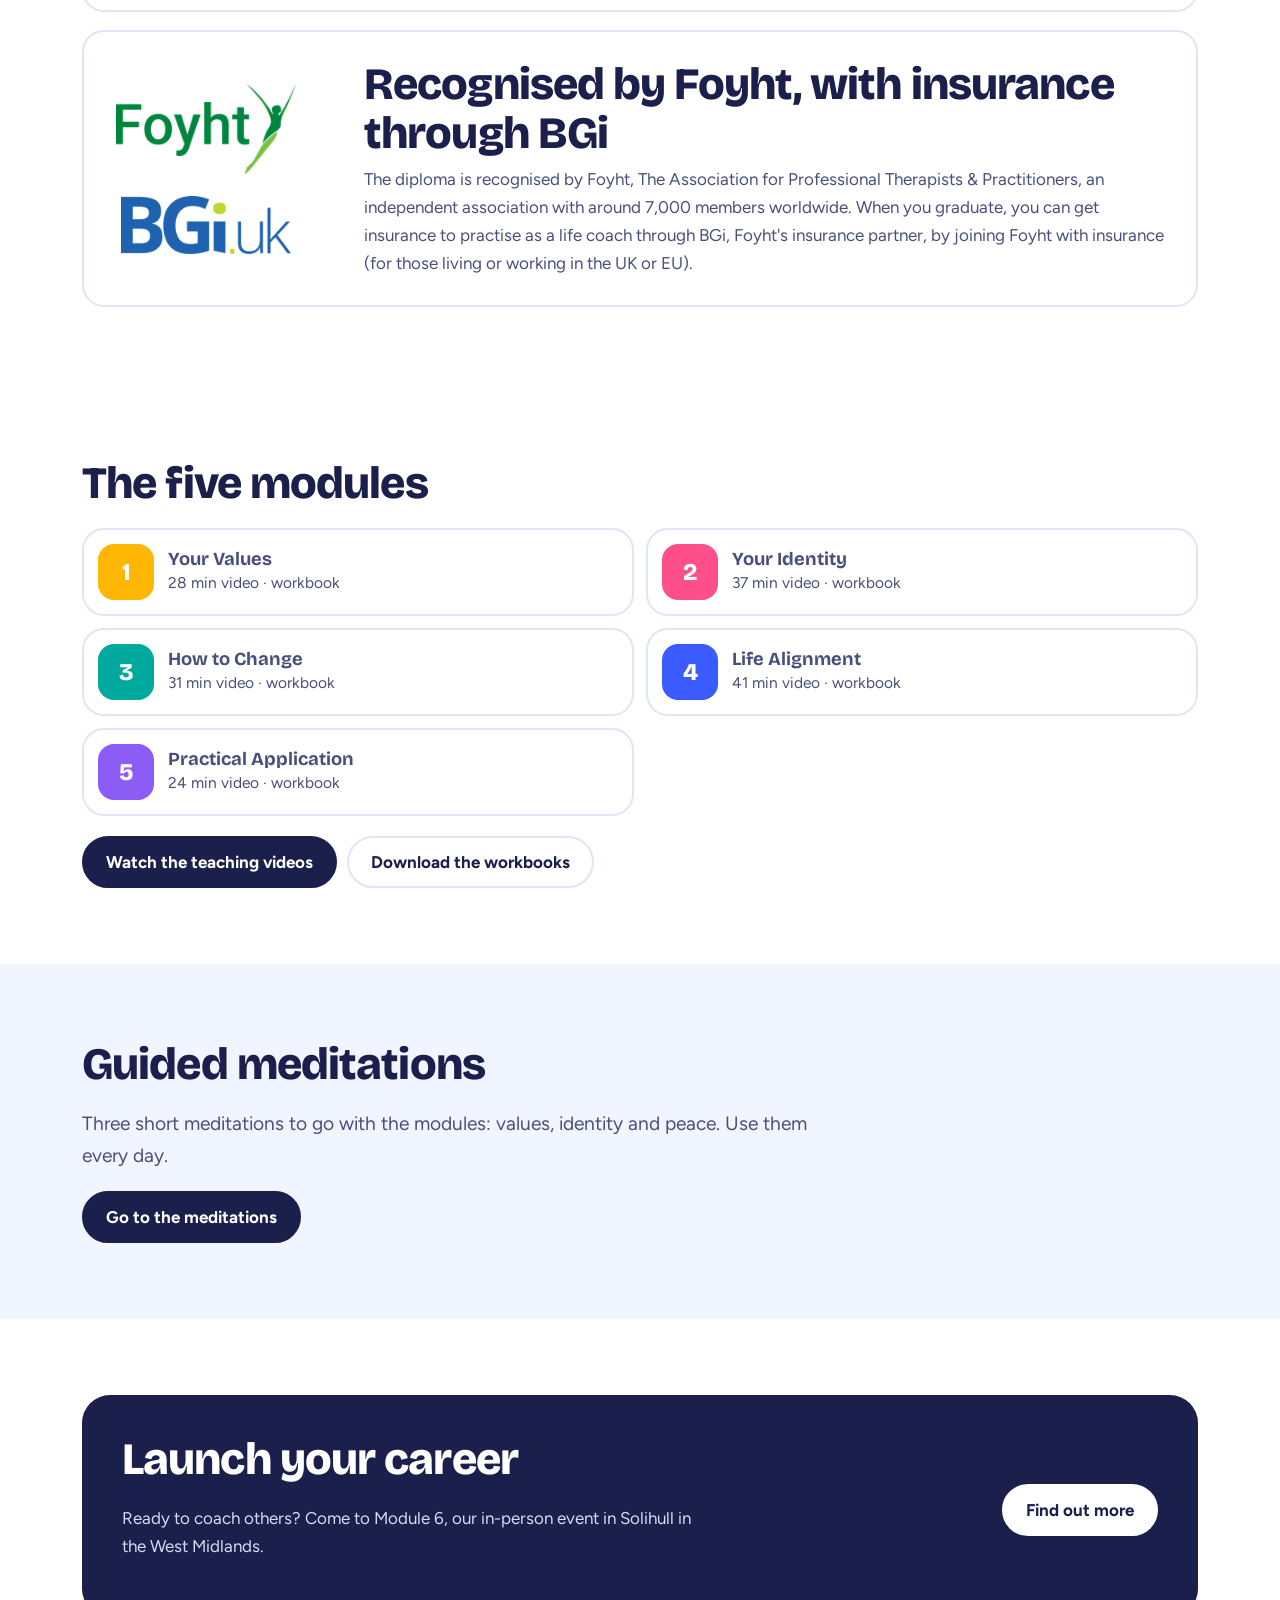
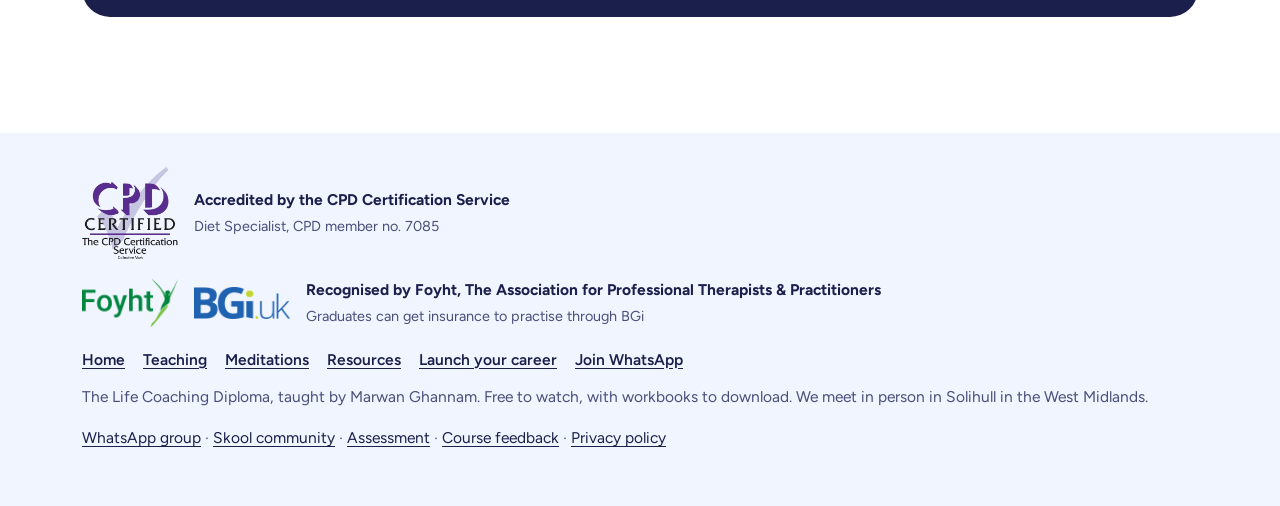
==== commit 899e51d5: "Update website" ====
--- a/index.html
+++ b/index.html
@@ -16,7 +16,7 @@
 <link rel="preconnect" href="https://fonts.googleapis.com">
 <link rel="preconnect" href="https://fonts.gstatic.com" crossorigin>
 <link href="https://fonts.googleapis.com/css2?family=Bricolage+Grotesque:opsz,wght@12..96,700;12..96,800&family=Figtree:wght@400;600;700&display=swap" rel="stylesheet">
-<link rel="stylesheet" href="/css/site.css?v=c44028e5">
+<link rel="stylesheet" href="/css/site.css?v=d446ae9c">
 </head>
 <body>
 <a class="skip" href="#main">Skip to content</a>
@@ -77,7 +77,7 @@
 
 </main>
 <footer class="site-foot"><div class="wrap">
-  <div class="foot-cpd"><img src="/img/cpd-certified.png" width="96" height="93" alt="CPD Certified: The CPD Certification Service" loading="lazy"><span><b>Accredited by the CPD Certification Service</b><small>The Specialist Academy, CPD member no. 7085</small></span></div>
+  <div class="foot-cpd"><img src="/img/cpd-certified.png" width="96" height="93" alt="CPD Certified: The CPD Certification Service" loading="lazy"><span><b>Accredited by the CPD Certification Service</b><small>Diet Specialist, CPD member no. 7085</small></span></div>
   <div class="foot-cpd foot-recog"><a href="https://foyht.org/#membership" rel="noopener"><img src="/img/foyht.png" width="96" height="48" alt="Foyht: The Association for Professional Therapists &amp; Practitioners" loading="lazy"></a><a href="https://bgi.uk" rel="noopener"><img src="/img/bgi.png" width="96" height="32" alt="BGi insurance" loading="lazy"></a><span><b>Recognised by Foyht, The Association for Professional Therapists &amp; Practitioners</b><small>Graduates can get insurance to practise through BGi</small></span></div>
   <nav aria-label="Footer"><a href="/">Home</a><a href="/teaching">Teaching</a><a href="/meditations">Meditations</a><a href="/resources">Resources</a><a href="/meet">Launch your career</a><a href="/join">Join WhatsApp</a></nav>
   <p>The Life Coaching Diploma, taught by Marwan Ghannam. Free to watch, with workbooks to download. We meet in person in Solihull in the West Midlands.</p>
--- a/css/site.css
+++ b/css/site.css
@@ -303,3 +303,70 @@
   .steps { grid-template-columns: repeat(3, 1fr); }
 }
 @media (prefers-reduced-motion: reduce) { html { scroll-behavior: auto; } * { transition: none !important; } }
+
+/* ---------- /live-training (registration page for the in-person Mastermind) */
+.lt-top { background: var(--ink); color: #fff; text-align: center; font-weight: 700; font-size: .9rem; padding: 9px 16px; }
+.lt-hero { padding: 26px 0 40px; background: radial-gradient(90% 60% at 100% 0%, #e8edff, transparent 70%), radial-gradient(70% 50% at 0% 10%, #fff6dc, transparent 70%); }
+.lt-pills { display: flex; flex-wrap: wrap; gap: 8px; margin: 0; }
+.lt-pills span { border: 2px solid var(--line); background: #fff; border-radius: 99px; padding: 5px 12px; font-weight: 700; font-size: .85rem; }
+.lt-pills span:first-child { color: #c2185b; }
+.lt-kicker { margin: 18px 0 6px; font-weight: 800; color: var(--cobalt); text-transform: uppercase; letter-spacing: .06em; font-size: .9rem; }
+.lt-hero h1 { margin: 0; font-size: clamp(2rem, 1.3rem + 3.6vw, 3.6rem); line-height: 1.05; max-width: 20ch; }
+.lt-hero h1 em { font-style: normal; color: var(--cobalt); }
+.lt-sub { font-size: 1.12rem; color: var(--ink-soft); margin: 14px 0 0; max-width: 46rem; }
+.lt-grid { display: grid; gap: 18px; margin: 22px 0 20px; }
+.lt-video { border-radius: var(--radius); overflow: hidden; background: var(--ink); }
+.lt-vlabel { margin: 0; padding: 9px 14px; color: #fff; font-weight: 700; font-size: .92rem; }
+.lt-card { background: #fff; border: 2px solid var(--line); border-radius: var(--radius); padding: 22px 20px; box-shadow: 0 18px 40px rgba(27,31,75,.08); }
+.lt-card h2 { margin: 0; }
+.lt-price { margin: 4px 0 12px; color: var(--ink-soft); }
+.lt-price b { font: 800 2.2rem/1 var(--font-display); color: var(--ink); margin-right: 6px; }
+.lt-ticks { list-style: none; padding: 0; margin: 12px 0 16px; display: grid; gap: 10px; }
+.lt-ticks li { display: grid; grid-template-columns: 26px 1fr; gap: 8px; align-items: start; }
+.lt-ticks li::before { content: "✓"; width: 24px; height: 24px; border-radius: 50%; background: #d8f7e4; color: #0a7a3c; font-weight: 800; display: grid; place-content: center; font-size: .85rem; margin-top: 1px; }
+.lt-cta { width: 100%; min-height: 56px; font-size: 1.1rem; background: #e5195d; border-color: #e5195d; color: #fff; }
+.lt-under { text-align: center; margin: 8px 0 0; font-size: .88rem; color: var(--ink-soft); font-weight: 600; }
+.lt-gets { display: grid; gap: 14px; margin-top: 16px; }
+.lt-gets .panel h3 { margin-top: 0; }
+.lt-cta-row { max-width: 30rem; margin: 22px auto 0; }
+.lt-value { background: linear-gradient(135deg, var(--cobalt), var(--violet)); }
+.lt-faq details { background: #fff; border: 2px solid var(--line); border-radius: 16px; margin-bottom: 10px; padding: 0 16px; }
+.lt-faq summary { cursor: pointer; font-weight: 700; padding: 14px 0; min-height: 48px; list-style-position: outside; }
+.lt-faq details p { margin: 0 0 14px; color: var(--ink-soft); }
+.lt-final { text-align: center; padding-bottom: 120px; }
+.lt-final .lt-pills { justify-content: center; }
+.lt-final h2 { margin-top: 14px; font-size: clamp(1.8rem, 1.3rem + 2.4vw, 2.8rem); }
+.lt-final .lt-cta { max-width: 30rem; }
+.lt-sticky { position: fixed; left: 0; right: 0; bottom: 0; z-index: 30; padding: 10px 16px max(10px, env(safe-area-inset-bottom)); background: rgba(255,255,255,.95); border-top: 1px solid var(--line); }
+.lt-sticky .btn { width: 100%; min-height: 52px; background: #e5195d; border-color: #e5195d; color: #fff; }
+.lt-hero .trust { margin-top: 4px; }
+@media (min-width: 48rem) {
+  .lt-gets { grid-template-columns: 1fr 1fr; }
+  .lt-sticky { display: none; }
+  .lt-final { padding-bottom: 60px; }
+}
+@media (min-width: 64rem) {
+  .lt-grid { grid-template-columns: 1.35fr 1fr; align-items: start; }
+  .lt-gets { grid-template-columns: repeat(3, 1fr); }
+}
+
+.lt-stack { list-style: none; padding: 0; margin: 10px 0 14px; display: grid; gap: 0; }
+.lt-stack li { display: grid; grid-template-columns: 26px 1fr; gap: 10px; align-items: start; padding: 10px 0; border-bottom: 1px dashed var(--line); font-weight: 600; }
+.lt-stack li::before { content: "✓"; width: 24px; height: 24px; border-radius: 50%; background: #d8f7e4; color: #0a7a3c; font-weight: 800; display: grid; place-content: center; font-size: .85rem; margin-top: 1px; }
+.lt-total, .lt-now { display: flex; justify-content: space-between; align-items: baseline; gap: 12px; }
+.lt-total { margin-top: 6px; color: var(--ink-soft); font-weight: 700; }
+.lt-total s { font: 800 1.5rem var(--font-display); color: var(--ink-soft); text-decoration-thickness: 3px; text-decoration-color: #e5195d; }
+.lt-now { margin: 4px 0 16px; font-weight: 800; }
+.lt-now b { font: 800 clamp(1.7rem, 1.1rem + 3vw, 2.3rem)/1 var(--font-display); color: #e5195d; }
+.lt-stackbox { background: #fff; border: 3px solid var(--ink); border-radius: var(--radius); padding: 24px 20px; box-shadow: 0 18px 40px rgba(27,31,75,.1); }
+.lt-stackbox h2 { margin: 0 0 4px; }
+.lt-stackbox .lt-kicker { margin-top: 0; }
+.lt-note { margin: 12px 0 0; font-size: .9rem; color: var(--ink-soft); text-align: center; }
+@media (min-width: 48rem) { .lt-stackbox { padding: 32px 36px; } }
+
+.lt-logos { display: flex; align-items: center; justify-content: center; gap: 18px; padding: 14px 0 10px; border-bottom: 1px dashed var(--line); }
+.lt-logos img { width: auto; flex: none; }
+.lt-logos img:nth-child(1) { height: 64px; }
+.lt-logos img:nth-child(2) { height: 46px; }
+.lt-logos img:nth-child(3) { height: 32px; }
+@media (min-width: 48rem) { .lt-logos { gap: 28px; } .lt-logos img:nth-child(1) { height: 76px; } .lt-logos img:nth-child(2) { height: 54px; } .lt-logos img:nth-child(3) { height: 38px; } }
